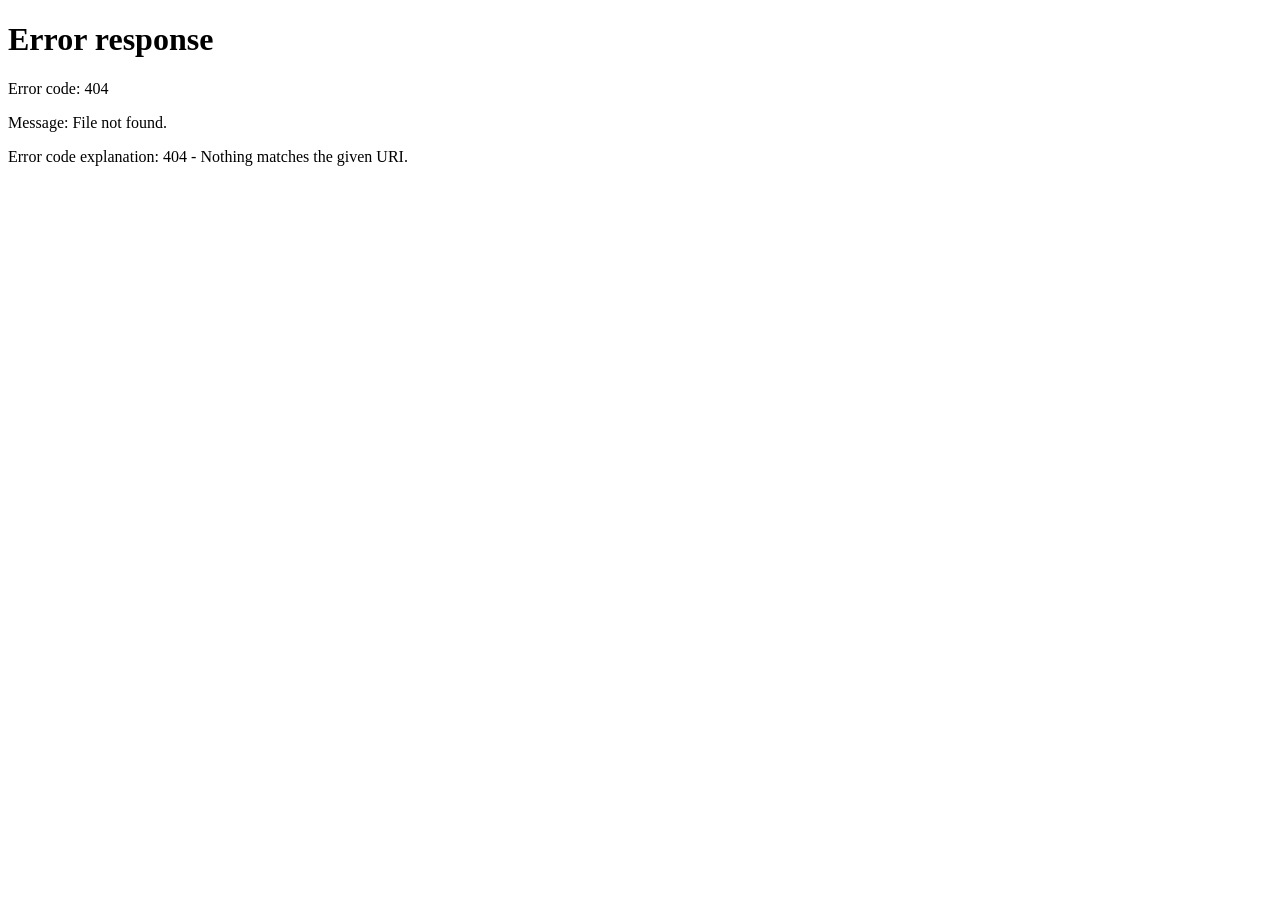
==== admin/index.html @ 2876d094 "fix paths fixing paths for all pages" ====
<!DOCTYPE html>
<html lang="ar" dir="rtl">
<head>
    <meta charset="UTF-8">
    <meta name="viewport" content="width=device-width, initial-scale=1.0">
    <meta name="theme-color" content="#F5F6F2">
    <title>لوحة الإدارة | Yazeed English</title>

    <link rel="preconnect" href="https://fonts.googleapis.com">
    <link rel="preconnect" href="https://fonts.gstatic.com" crossorigin>
    <link
        href="https://fonts.googleapis.com/css2?family=Tajawal:wght@400;500;600;700;800;900&display=swap"
        rel="stylesheet"
    >
    <link rel="stylesheet" href="../css/style.css">
</head>
<body>
    
<header class="top">
    <a class="brand" href="/">
        <img
            src="https://file.yazeedenglish.com/logo.png"
            alt="Yazeed English"
            class="brand-logo"
        >
        <span>
            Yazeed English
         <small>Affiliate Management</small>
        </span>
    </a>

    <div class="header-actions">
        <button
            class="theme-toggle"
            id="themeToggle"
            type="button"
            aria-label="تفعيل الوضع الداكن"
            title="تغيير المظهر"
        >
            <span id="themeIcon" aria-hidden="true">🌙</span>
        </button>

        <button class="btn secondary" type="button" data-logout>
            تسجيل الخروج
        </button>
    </div>
</header>

    <main class="wide">
        <p class="eyebrow">الإدارة</p>
        <h1>إدارة برنامج الشركاء</h1>
        <p class="muted">إدارة الطلبات والمبيعات والعمولات وطلبات السحب من مكان واحد</p>

        <nav class="tabs" aria-label="أقسام لوحة الإدارة">
            <button class="tab active" type="button" data-tab="applications">
                طلبات الانضمام
            </button>
            <button class="tab" type="button" data-tab="sales">
                إضافة بيع
            </button>
            <button class="tab" type="button" data-tab="withdrawals">
                طلبات السحب
            </button>
            <button class="tab" type="button" data-tab="affiliates">
                الشركاء
            </button>
        </nav>

        <section class="card tab-panel" id="applications">
            <h2>طلبات الانضمام</h2>
            <p class="muted">راجع بيانات المتقدم ثم وافق على الطلب أو ارفضه، أو أضف شريكًا مباشرة.</p>
            <div class="panel-toolbar">
                <button class="btn" id="addAffiliate" type="button">+ إضافة شريك يدويًا</button>
            </div>
            <div id="applicationsList" class="stack"></div>
        </section>

        <section class="card tab-panel hidden" id="sales">
            <h2>إضافة عملية بيع</h2>
            <p class="muted">
                أدخل بيانات الطلب من سلة. تُحسب العمولة من السعر الأصلي،
                وتبقى مخفية عن الشريك لمدة 14 يومًا من وقت إدخال البيع.
            </p>

            <form id="saleForm" class="form-grid">
                <label>
                    الشريك
                    <select name="affiliate" id="affiliateSelect" required></select>
                </label>

                <label>
                    المنتج
                    <select name="product" id="productSelect" required>
                        <option value="step">دورة STEP</option>
                        <option value="english">برنامج الإنجليزي</option>
                        <option value="trab6">دورة ترابط 6</option>
                        <option value="writing">دورة الكتابة</option>
                    </select>
                </label>

                <label>
                    رقم طلب سلة
                    <input name="order" type="text" required maxlength="100">
                </label>

                <label>
                    تاريخ الطلب
                    <input name="date" type="date" required>
                </label>

                <label>
                    السعر الأصلي (ر.س)
                    <input
                        name="price"
                        type="number"
                        min="0.01"
                        step="0.01"
                        value="149"
                        required
                    >
                </label>

                <p class="preview" id="preview" aria-live="polite">
                    العمولة التقديرية: 29.80 ر.س
                </p>

                <button class="btn" type="submit">إضافة البيع</button>
            </form>

            <div class="section-divider"></div>
            <h3>سجل المبيعات</h3>
            <div id="salesList" class="stack"></div>
        </section>

        <section class="card tab-panel hidden" id="withdrawals">
            <h2>طلبات السحب</h2>
            <p class="muted">وافق على الطلب بعد المراجعة، ثم سجّل التحويل بعد إتمامه يدويًا.</p>
            <div id="withdrawalsList" class="stack"></div>
        </section>

        <section class="card tab-panel hidden" id="affiliates">
            <h2>الشركاء</h2>
            <p class="muted">راجع الشركاء المسجلين وعدّل نسبة العمولة عند الحاجة.</p>
            <div id="affiliatesList" class="stack"></div>
        </section>

        <p class="warning">
            نسخة تجريبية فقط. البيانات محفوظة في المتصفح وليست قاعدة بيانات آمنة أو مشتركة.
        </p>
    </main>

    <script src="../js/app.js"></script>
    <footer class="site-footer">
        <nav class="footer-links" aria-label="روابط أساسية">
            <a href="https://wa.me/966552087385" target="_blank" rel="noopener noreferrer">
    دعم الشركاء
</a>
            <a href="/faq/">الأسئلة الشائعة</a>
            <a href="/policy/">سياسة البرنامج</a>
        </nav>

        <p class="footer-copyright">
            جميع الحقوق محفوظة © Yazeed English
        </p>
    </footer>
</body>
</html>
---- css/style.css ----
/* =========================================================
   YAZEED ENGLISH — AFFILIATE PROGRAM
   Shared visual system: Tajawal, calm paper background,
   deep teal text, Yazeed blue, subtle borders and shadows.
========================================================= */

:root {
    --paper: #F5F6F2;
    --card: #FFFFFF;
    --ink: #00273a;
    --ink-soft: #5B645F;
    --indigo: #00689b;
    --indigo-hover: #005780;
    --line: #DCDFD6;
    --muted: #6b7280;
    --soft-blue: #eef6fa;
    --soft-blue-strong: #e5f1f7;
    --danger: #b42318;
    --danger-light: #fff1f0;
    --success: #13795b;
    --success-light: #eaf7f0;
    --warning: #86601f;
    --warning-light: #fff7e8;
    --shadow-sm: 0 6px 20px rgba(0, 39, 58, 0.035);
    --shadow-md: 0 15px 45px rgba(0, 39, 58, 0.08);
    --radius-sm: 10px;
    --radius-md: 14px;
    --radius-lg: 20px;
}

/* Dark Theme Colors */
html.dark-mode {
    color-scheme: dark;

    --paper: #15181C;
    --card: #1E2227;
    --ink: #E8EAE4;
    --ink-soft: #A8B0B5;
    --indigo: #0088C7;
    --indigo-hover: #0099DE;
    --line: #343A40;
    --muted: #A0A8AF;
    --soft-blue: #202D35;
    --soft-blue-strong: #263944;
    --danger-light: #3A2424;
    --success-light: #19352B;
    --warning-light: #382F20;

    --shadow-sm: 0 6px 20px rgba(0, 0, 0, 0.16);
    --shadow-md: 0 15px 45px rgba(0, 0, 0, 0.25);
}

html.dark-mode body {
    background: var(--paper);
    color: var(--ink);
}

html.dark-mode .top,
html.dark-mode .card,
html.dark-mode input,
html.dark-mode textarea,
html.dark-mode select,
html.dark-mode .item,
html.dark-mode .check-option,
html.dark-mode .tabs {
    background: var(--card);
    color: var(--ink);
    border-color: var(--line);
}

html.dark-mode h1,
html.dark-mode h2,
html.dark-mode h3,
html.dark-mode label,
html.dark-mode .brand,
html.dark-mode .item strong {
    color: var(--ink);
}

html.dark-mode .muted,
html.dark-mode .field-hint,
html.dark-mode .brand small,
html.dark-mode .footer-links a,
html.dark-mode .footer-copyright {
    color: var(--ink-soft);
}

html.dark-mode .form-grid,
html.dark-mode .agreement-option,
html.dark-mode .platform-field {
    background: var(--card);
    border-color: var(--line);
}

html.dark-mode .promo-code-card {
    background: var(--card);
    color: var(--ink);
    border-color: var(--line);
}

html.dark-mode .promo-code-label,
html.dark-mode .promo-code-actions strong {
    color: var(--ink);
}

html.dark-mode .promo-code-description {
    color: var(--ink-soft);
}

html.dark-mode .btn.secondary {
    background: var(--card);
    color: var(--ink);
    border-color: var(--line);
}

html.dark-mode .tabs {
    background: #191D22;
}

html.dark-mode .tab.active {
    background: var(--card);
    border-color: var(--line);
}

html.dark-mode .support-dialog {
    background: var(--card);
    border-color: var(--line);
}

html.dark-mode .support-close {
    background: #292F35;
    color: var(--ink);
}

html.dark-mode .preview {
    background: var(--soft-blue);
    color: var(--indigo);
    border-color: var(--line);
}

* {
    box-sizing: border-box;
}

html {
    min-height: 100%;
    scroll-behavior: smooth;
}

body {
    min-height: 100vh;
    margin: 0;
    background: var(--paper);
    color: var(--ink);
    font-family: "Tajawal", "Segoe UI", Tahoma, Arial, sans-serif;
    font-size: 15px;
    line-height: 1.7;
    -webkit-font-smoothing: antialiased;
}

body,
button,
input,
select,
textarea {
    font-family: "Tajawal", "Segoe UI", Tahoma, Arial, sans-serif;
}

button,
input,
select,
textarea {
    font-size: inherit;
}

button {
    cursor: pointer;
}

button:disabled {
    cursor: not-allowed;
    opacity: 0.6;
}

a {
    color: inherit;
    text-decoration: none;
}

h1,
h2,
h3,
p {
    overflow-wrap: anywhere;
}

h1,
h2,
h3 {
    color: var(--ink);
    line-height: 1.35;
}

h1 {
    margin: 0 0 8px;
    font-size: clamp(25px, 4vw, 34px);
    font-weight: 900;
    letter-spacing: -0.4px;
}

h2 {
    margin: 0 0 14px;
    font-size: 21px;
    font-weight: 900;
}

p {
    margin-top: 0;
}

/* =========================================================
   HEADER & BRAND
========================================================= */

.top {
    min-height: 76px;
    padding: 15px clamp(16px, 4vw, 48px);
    display: flex;
    align-items: center;
    justify-content: space-between;
    gap: 18px;
    background: var(--card);
    border-bottom: 1px solid var(--line);
}

.brand {
    display: inline-flex;
    align-items: center;
    gap: 11px;
    color: var(--ink);
    font-size: 16px;
    font-weight: 900;
    line-height: 1.25;
}

.brand small {
    display: block;
    margin-top: 4px;
    color: var(--muted);
    font-size: 11px;
    font-weight: 600;
}

.logo {
    width: 58px;
    height: 58px;
    display: grid;
    place-items: center;
    flex: 0 0 auto;
    border: 1px solid rgba(0, 104, 155, 0.08);
    border-radius: 17px;
    background: var(--soft-blue);
    color: var(--indigo);
    font-size: 27px;
    font-weight: 900;
}

.logo.small {
    width: 40px;
    height: 40px;
    border-radius: 12px;
    font-size: 20px;
}

/* =========================================================
   PAGE LAYOUTS
========================================================= */

.center {
    width: min(100% - 32px, 440px);
    margin: clamp(48px, 12vh, 110px) auto;
    padding: 38px 30px;
    text-align: center;
}

.center .logo {
    margin: 0 auto 18px;
}

.center h1 {
    margin-bottom: 10px;
}

.center .btn {
    width: 100%;
    margin: 15px 0 8px;
}

.layout {
    width: min(1000px, calc(100% - 40px));
    margin: 58px auto;
    display: grid;
    grid-template-columns: minmax(0, 1fr) minmax(340px, 0.82fr);
    align-items: center;
    gap: clamp(30px, 6vw, 76px);
}

.intro h1 {
    max-width: 540px;
    margin: 0 0 16px;
    font-size: clamp(38px, 5vw, 58px);
    line-height: 1.18;
}

.intro h1 span {
    color: var(--indigo);
}

.intro p:last-child {
    max-width: 420px;
    margin-bottom: 0;
    color: var(--ink-soft);
    font-size: 17px;
}

.narrow {
    width: min(620px, calc(100% - 32px));
    margin: 42px auto 60px;
}

.wide {
    width: min(1100px, calc(100% - 32px));
    margin: 32px auto 60px;
}

.wide > .eyebrow {
    margin-bottom: 5px;
}

.wide > .muted {
    margin-bottom: 24px;
}

/* =========================================================
   CARDS & TEXT
========================================================= */

.card {
    min-width: 0;
    padding: 27px;
    background: var(--card);
    border: 1px solid var(--line);
    border-radius: var(--radius-lg);
    box-shadow: var(--shadow-sm);
}

.card h2 {
    margin-top: 0;
}

.layout .card h2 {
    margin: 8px 0 6px;
}

.muted {
    color: var(--muted);
}

.eyebrow {
    margin: 0 0 8px;
    color: var(--indigo);
    font-size: 12px;
    font-weight: 900;
    letter-spacing: 0.6px;
}

.tiny {
    font-size: 11px;
}

/* =========================================================
   LINKS & BUTTONS
========================================================= */

.link {
    color: var(--indigo);
    font-size: 13px;
    font-weight: 800;
    transition: color 0.2s ease;
}

.link:hover {
    color: var(--indigo-hover);
    text-decoration: underline;
    text-underline-offset: 3px;
}

.btn {
    min-height: 44px;
    padding: 11px 18px;
    display: inline-flex;
    align-items: center;
    justify-content: center;
    gap: 8px;
    border: 1px solid transparent;
    border-radius: var(--radius-sm);
    background: var(--indigo);
    color: #fff;
    font-size: 14px;
    font-weight: 800;
    line-height: 1.3;
    text-align: center;
    transition: background 0.2s ease, border-color 0.2s ease, transform 0.2s ease, box-shadow 0.2s ease;
}

.btn:hover {
    background: var(--indigo-hover);
    box-shadow: 0 5px 14px rgba(0, 104, 155, 0.14);
    transform: translateY(-1px);
}

.btn:active {
    transform: translateY(0);
}

.btn.secondary {
    border-color: var(--line);
    background: var(--card);
    color: var(--ink);
}

.btn.secondary:hover {
    border-color: var(--indigo);
    background: var(--soft-blue);
    color: var(--indigo);
    box-shadow: none;
}

.btn.green {
    border-color: #cce8da;
    background: var(--success-light);
    color: var(--success);
}

.btn.green:hover {
    background: #d9f0e4;
    box-shadow: none;
}

.btn.red {
    border-color: #f0c9c5;
    background: var(--danger-light);
    color: var(--danger);
}

.btn.red:hover {
    background: #ffe4e1;
    box-shadow: none;
}

/* =========================================================
   FORMS
========================================================= */

form {
    display: grid;
    gap: 16px;
}

label {
    min-width: 0;
    display: grid;
    gap: 7px;
    color: var(--ink);
    font-size: 14px;
    font-weight: 800;
}

input,
textarea,
select {
    width: 100%;
    min-width: 0;
    min-height: 48px;
    padding: 11px 13px;
    border: 1px solid var(--line);
    border-radius: var(--radius-sm);
    outline: none;
    background: var(--card);
    color: var(--ink);
    font-size: 15px;
    transition: border-color 0.2s ease, box-shadow 0.2s ease, background 0.2s ease;
}

textarea {
    min-height: 110px;
    resize: vertical;
}

input::placeholder,
textarea::placeholder {
    color: #929b9b;
}

input:focus,
textarea:focus,
select:focus {
    border-color: var(--indigo);
    box-shadow: 0 0 0 3px rgba(0, 104, 155, 0.10);
}

input[type="date"] {
    direction: ltr;
    text-align: right;
}

input[type="number"] {
    direction: ltr;
    text-align: right;
}

form > .btn {
    width: 100%;
}

.message {
    min-height: 22px;
    margin: 12px 0 0;
    color: var(--success);
    font-size: 13px;
    font-weight: 800;
}

.message:empty {
    display: none;
}

/* =========================================================
   DASHBOARD STATS
========================================================= */

.stats {
    display: grid;
    grid-template-columns: repeat(4, minmax(0, 1fr));
    gap: 14px;
    margin: 24px 0;
}

.stats .card {
    padding: 20px;
    border-radius: var(--radius-md);
}

.stats p {
    margin: 0;
    color: var(--muted);
    font-size: 13px;
    font-weight: 700;
}

.stats strong {
    display: block;
    margin-top: 8px;
    color: var(--ink);
    font-size: clamp(21px, 2.5vw, 28px);
    font-weight: 900;
    line-height: 1.35;
    overflow-wrap: anywhere;
}

.dark {
    background: var(--indigo);
    color: #fff;
}

.dark:hover {
    background: var(--indigo-hover);
    box-shadow: 0 5px 14px rgba(0, 104, 155, 0.14);
}

.dark h1,
.dark h2,
.dark h3,
.dark strong {
    color: #fff;
}

.dark p {
    color: #d1dce0;
}

/* =========================================================
   ADMIN TABS & PANELS
========================================================= */

.tabs {
    display: flex;
    gap: 7px;
    margin: 24px 0 14px;
    padding: 6px;
    overflow-x: auto;
    border: 1px solid var(--line);
    border-radius: 13px;
    background: #eef1ed;
    scrollbar-width: thin;
}

.tab {
    min-height: 42px;
    flex: 0 0 auto;
    padding: 10px 16px;
    border: 1px solid transparent;
    border-radius: 9px;
    background: transparent;
    color: var(--muted);
    font-size: 13px;
    font-weight: 800;
    white-space: nowrap;
    transition: background 0.2s ease, color 0.2s ease, border-color 0.2s ease;
}

.tab:hover {
    color: var(--indigo);
}

.tab.active {
    border-color: var(--line);
    background: var(--card);
    color: var(--indigo);
    box-shadow: 0 2px 7px rgba(0, 39, 58, 0.04);
}

.tab-panel {
    margin-bottom: 16px;
}

.tab-panel h2 {
    margin-bottom: 18px;
}

.hidden {
    display: none !important;
}

/* =========================================================
   APPLICATION / SALE / WITHDRAWAL ITEMS
========================================================= */

.stack {
    display: grid;
    gap: 11px;
}

.item {
    min-width: 0;
    display: flex;
    align-items: center;
    justify-content: space-between;
    gap: 16px;
    padding: 15px;
    border: 1px solid var(--line);
    border-radius: 12px;
    background: var(--card);
    transition: border-color 0.2s ease, background 0.2s ease;
}

.item:hover {
    border-color: #c5d7de;
    background: #fdfefd;
}

.item-content {
    min-width: 0;
    flex: 1 1 auto;
}

.item strong {
    display: block;
    color: var(--ink);
    font-size: 14px;
    font-weight: 900;
    overflow-wrap: anywhere;
}

.item small {
    display: block;
    margin-top: 3px;
    color: var(--muted);
    font-size: 12px;
    overflow-wrap: anywhere;
}

.actions {
    display: flex;
    flex: 0 0 auto;
    align-items: center;
    gap: 7px;
    flex-wrap: wrap;
}

.actions .btn {
    min-height: 36px;
    padding: 8px 12px;
    font-size: 12px;
}

.empty {
    padding: 30px 18px;
    border: 1px dashed var(--line);
    border-radius: 12px;
    color: var(--muted);
    font-size: 14px;
    text-align: center;
}

/* =========================================================
   SALE FORM & PREVIEW
========================================================= */

.section-divider {
    height: 1px;
    margin: 26px 0;
    background: var(--line);
}

.tab-panel h3 {
    margin: 0 0 14px;
    font-size: 17px;
    font-weight: 900;
}

.withdrawal-panel #requestWithdrawal {
    width: 100%;
    margin-top: 18px;
}

.withdrawal-panel .tiny {
    margin: 10px 0 0;
}

.form-grid {
    display: grid;
    grid-template-columns: repeat(2, minmax(0, 1fr));
    gap: 16px;
    margin-bottom: 22px;
    padding: 20px;
    border: 1px solid var(--line);
    border-radius: var(--radius-md);
    background: #fafbf9;
}

.form-grid label {
    align-content: start;
}

.preview {
    align-self: end;
    margin: 0;
    padding: 12px 14px;
    border: 1px solid #d5e7ef;
    border-radius: 10px;
    background: var(--soft-blue);
    color: var(--indigo);
    font-size: 14px;
    font-weight: 800;
}

.form-grid .btn {
    align-self: end;
}

/* =========================================================
   NOTICES
========================================================= */

.warning {
    margin-top: 20px;
    padding: 14px 16px;
    border: 1px solid #ead9b7;
    border-radius: 12px;
    background: var(--warning-light);
    color: var(--warning);
    font-size: 13px;
}

/* =========================================================
   ACCESSIBILITY & SMALL INTERACTIONS
========================================================= */

:focus-visible {
    outline: 3px solid rgba(0, 104, 155, 0.32);
    outline-offset: 2px;
}

::selection {
    background: #d7ebf5;
    color: var(--ink);
}

/* =========================================================
   RESPONSIVE
========================================================= */

@media (max-width: 850px) {
    .layout {
        grid-template-columns: minmax(0, 1fr) minmax(300px, 0.9fr);
        gap: 28px;
    }

    .stats {
        grid-template-columns: repeat(2, minmax(0, 1fr));
    }
}

@media (max-width: 700px) {
    .top {
        min-height: 68px;
        padding: 12px 16px;
    }

    .brand {
        gap: 8px;
        font-size: 14px;
    }

    .layout {
        width: min(100% - 28px, 480px);
        grid-template-columns: 1fr;
        gap: 24px;
        margin: 30px auto;
    }

    .intro h1 {
        font-size: clamp(36px, 10vw, 44px);
    }

    .intro p:last-child {
        font-size: 15px;
    }

    .card {
        padding: 22px 18px;
        border-radius: 16px;
    }

    .center {
        margin: 44px auto;
        padding: 30px 22px;
    }

    .narrow,
    .wide {
        width: calc(100% - 24px);
        margin-top: 22px;
    }

    .wide {
        margin-bottom: 40px;
    }

    .form-grid {
        grid-template-columns: 1fr;
        padding: 15px;
    }

    .tabs {
        margin-top: 18px;
    }

    .tab {
        padding-inline: 13px;
    }

    .item {
        align-items: stretch;
        flex-direction: column;
        gap: 12px;
    }

    .actions {
        width: 100%;
    }

    .actions .btn {
        flex: 1 1 auto;
    }
}

@media (max-width: 420px) {
    .stats {
        gap: 10px;
    }

    .stats .card {
        padding: 15px;
    }

    .stats p {
        font-size: 12px;
    }

    .stats strong {
        font-size: 22px;
    }

    .brand small {
        font-size: 10px;
    }

    .logo.small {
        width: 36px;
        height: 36px;
        border-radius: 11px;
    }
}

@media (prefers-reduced-motion: reduce) {
    *,
    *::before,
    *::after {
        scroll-behavior: auto !important;
        transition-duration: 0.01ms !important;
        animation-duration: 0.01ms !important;
        animation-iteration-count: 1 !important;
    }
}


/* =========================================================
   AFFILIATE APPLICATION CHOICES, PROMO CODE & SUPPORT POPUP
========================================================= */
.choice-group {
    min-width: 0;
    margin: 0;
    padding: 16px;
    border: 1px solid var(--line);
    border-radius: 14px;
}

.choice-group legend {
    padding: 0 7px;
    color: var(--ink);
    font-size: 14px;
    font-weight: 900;
}

.required-mark { color: var(--danger); }
.field-hint { color: var(--muted); font-size: 12px; font-weight: 500; }
.check-grid { display: grid; grid-template-columns: repeat(2, minmax(0, 1fr)); gap: 9px; }
.check-list { display: grid; gap: 9px; }
.check-option {
    min-width: 0;
    display: flex;
    align-items: center;
    gap: 9px;
    padding: 10px 12px;
    border: 1px solid var(--line);
    border-radius: 10px;
    background: var(--card);
    font-size: 13px;
    font-weight: 700;
}
.check-option input,
.agreement-option input {
    width: 17px;
    min-width: 17px;
    height: 17px;
    min-height: 17px;
    margin: 0;
    accent-color: var(--indigo);
}
.platform-details { display: grid; gap: 12px; margin-top: 14px; }
.platform-field { padding: 12px; border-radius: 10px; background: var(--soft-blue); }
.agreement-option {
    display: flex;
    align-items: flex-start;
    gap: 10px;
    padding: 14px;
    border: 1px solid var(--line);
    border-radius: 12px;
    background: var(--paper);
    line-height: 1.7;
}
.agreement-option input { margin-top: 5px; }

.promo-code-card {
    display: flex;
    align-items: center;
    justify-content: space-between;
    gap: 20px;
    margin: 22px 0;
    padding: 22px 24px;
    border: 1px solid #e4e7eb;
    border-radius: 18px;
    background: #fff;
    color: #101820;
    box-shadow: 0 10px 28px rgba(0, 39, 58, 0.045);
}
.promo-code-label { margin: 0 0 3px; color: #101820; font-size: 17px; font-weight: 900; }
.promo-code-description { margin: 0; color: #626b73; font-size: 13px; }
.promo-code-actions { display: flex; align-items: center; gap: 12px; }
.promo-code-actions strong {
    min-width: 110px;
    padding: 10px 14px;
    border: 1px dashed #b7c0c7;
    border-radius: 10px;
    color: #101820;
    font-size: 20px;
    font-weight: 900;
    text-align: center;
    letter-spacing: 1px;
}
.panel-toolbar { display: flex; justify-content: flex-start; margin: 0 0 16px; }
.site-footer { padding: 22px 16px 30px; text-align: center; }
.support-link { padding: 7px 12px; border: 0; background: transparent; color: var(--indigo); font: inherit; font-size: 13px; font-weight: 900; cursor: pointer; }
.support-link:hover { text-decoration: underline; text-underline-offset: 4px; }
.support-modal { position: fixed; z-index: 1000; inset: 0; display: grid; place-items: center; padding: 18px; }
.support-backdrop { position: absolute; inset: 0; background: rgba(0, 18, 28, 0.55); backdrop-filter: blur(4px); }
.support-dialog { position: relative; z-index: 1; width: min(100%, 420px); padding: 30px; border: 1px solid var(--line); border-radius: 20px; background: var(--card); box-shadow: 0 24px 80px rgba(0,0,0,.2); }
.support-dialog h2 { margin: 0 0 8px; }
.support-dialog .muted { margin-bottom: 20px; }
.support-contact { width: 100%; margin-top: 10px; }
.support-close { position: absolute; top: 10px; left: 12px; width: 34px; height: 34px; border: 0; border-radius: 50%; background: var(--paper); color: var(--ink); font-size: 25px; line-height: 1; }
.support-dialog .tiny { margin: 15px 0 0; }

@media (max-width: 600px) {
    .check-grid { grid-template-columns: 1fr; }
    .promo-code-card, .promo-code-actions { align-items: stretch; flex-direction: column; }
    .promo-code-actions { width: 100%; }
    .promo-code-actions strong { width: 100%; }
    .support-dialog { padding: 26px 20px; }
}


.agreement-option a {
    color: var(--indigo);
    font-weight: 700;
    text-decoration: underline;
    text-underline-offset: 2px;
    transition: opacity 0.2s ease;
}

.agreement-option a:hover {
    opacity: 0.75;
}


/* Simple Footer */

.site-footer {
    margin-top: 40px;
    padding: 24px 16px 18px;
    border-top: 1px solid var(--line);
    text-align: center;
}

.footer-links {
    display: flex;
    justify-content: center;
    align-items: center;
    flex-wrap: wrap;
    gap: 12px 26px;
    margin-bottom: 18px;
}

.footer-links a {
    color: var(--ink-soft);
    font-size: 13px;
    font-weight: 600;
    text-decoration: none;
    transition: color 0.2s ease;
}

.footer-links a:hover {
    color: var(--indigo);
}

.footer-copyright {
    margin: 0;
    color: var(--ink-soft);
    font-size: 12px;
}

@media (max-width: 480px) {
    .footer-links {
        gap: 14px 18px;
    }
}

.brand-logo {
    width: 42px;
    height: 42px;
    object-fit: contain;
    flex-shrink: 0;
}

/* Dark Mode Toggle — Top Left */
.theme-toggle {
    position: fixed;
    top: 18px;
    left: 18px;
    z-index: 2000;

    width: 44px;
    height: 44px;
    display: grid;
    place-items: center;

    padding: 0;
    border: 1px solid var(--line);
    border-radius: 14px;
    background: var(--card);
    color: var(--ink);

    font-size: 20px;
    cursor: pointer;
    box-shadow: var(--shadow-sm);

    transition:
        background 0.2s ease,
        border-color 0.2s ease,
        transform 0.2s ease;
}

.theme-toggle:hover {
    border-color: var(--indigo);
    transform: translateY(-2px);
}

.theme-toggle:active {
    transform: scale(0.96);
}

@media (max-width: 480px) {
    .theme-toggle {
        top: 12px;
        left: 12px;
        width: 40px;
        height: 40px;
        border-radius: 12px;
    }
}

/* Header actions */
.header-actions {
    display: flex;
    flex-direction: row-reverse;
    align-items: center;
    gap: 10px;
    flex-shrink: 0;
}

.header-actions .theme-toggle {
    position: static;
    flex-shrink: 0;
}

/* Mobile */
@media (max-width: 480px) {
    .header-actions {
        gap: 6px;
    }
}
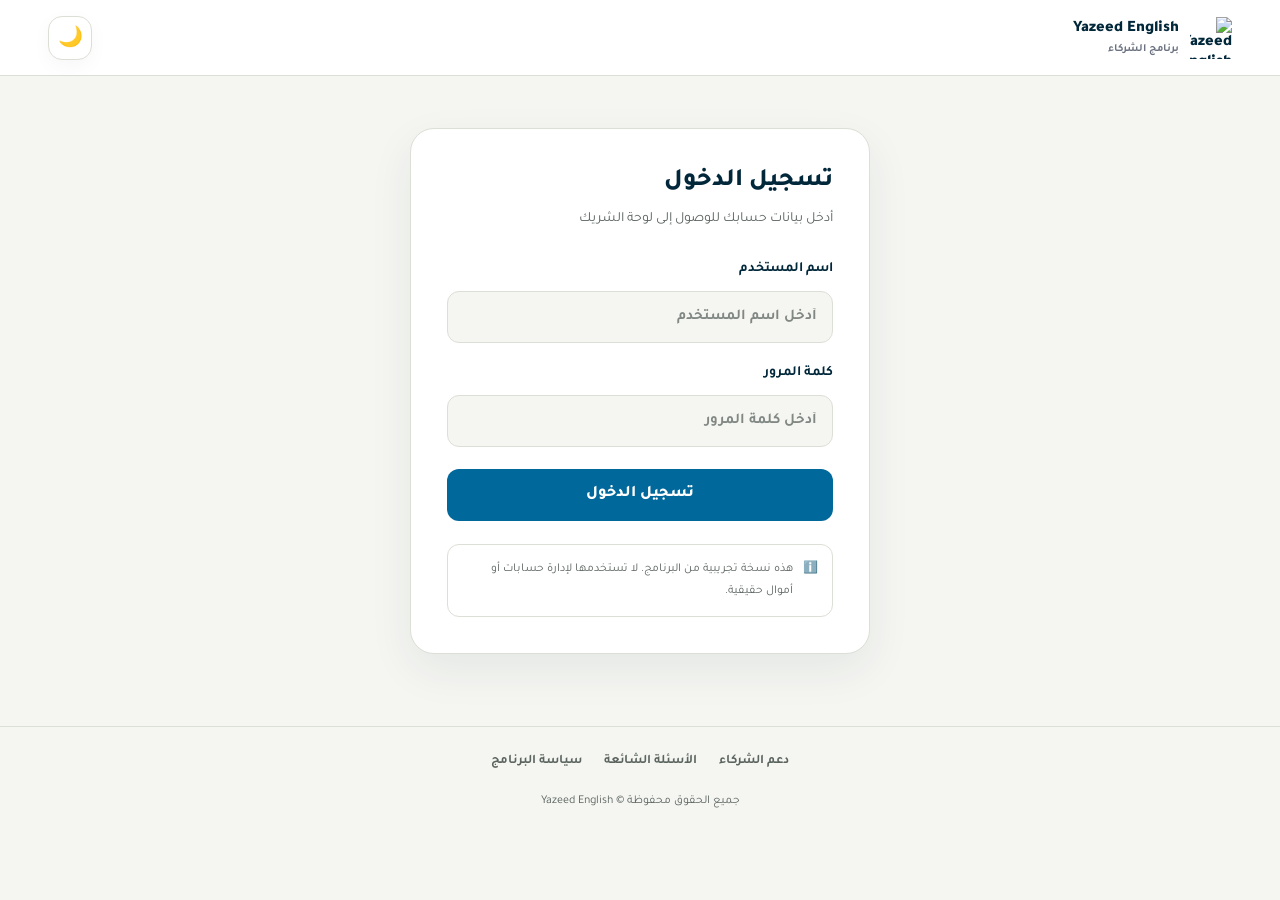
==== commit ff334fcb: "gfdgsf" ====
--- a/admin/index.html
+++ b/admin/index.html
@@ -48,15 +48,15 @@
 
     <main class="wide">
         <p class="eyebrow">الإدارة</p>
-        <h1>إدارة برنامج الشركاء</h1>
-        <p class="muted">إدارة الطلبات والمبيعات والعمولات وطلبات السحب من مكان واحد</p>
+        <h1>إدارة الشركاء</h1>
+        <p class="muted">إدارة الطلبات والمبيعات والعمولات من مكان واحد</p>
 
         <nav class="tabs" aria-label="أقسام لوحة الإدارة">
             <button class="tab active" type="button" data-tab="applications">
                 طلبات الانضمام
             </button>
             <button class="tab" type="button" data-tab="sales">
-                إضافة بيع
+                إضافة طلب
             </button>
             <button class="tab" type="button" data-tab="withdrawals">
                 طلبات السحب
@@ -67,8 +67,8 @@
         </nav>
 
         <section class="card tab-panel" id="applications">
-            <h2>طلبات الانضمام</h2>
-            <p class="muted">راجع بيانات المتقدم ثم وافق على الطلب أو ارفضه، أو أضف شريكًا مباشرة.</p>
+            <h2>اضافة شريك</h2>
+            <p class="muted">قم باضافة شريك يدويًا من خلال تعبئة البيانات</p>
             <div class="panel-toolbar">
                 <button class="btn" id="addAffiliate" type="button">+ إضافة شريك يدويًا</button>
             </div>
@@ -133,14 +133,14 @@
         </section>
 
         <section class="card tab-panel hidden" id="withdrawals">
-            <h2>طلبات السحب</h2>
-            <p class="muted">وافق على الطلب بعد المراجعة، ثم سجّل التحويل بعد إتمامه يدويًا.</p>
+            <h2>سجل الحوالات</h2>
+            <p class="muted">سجل الحوالات المكتملة بنجاح الى الشركاء</p>
             <div id="withdrawalsList" class="stack"></div>
         </section>
 
         <section class="card tab-panel hidden" id="affiliates">
             <h2>الشركاء</h2>
-            <p class="muted">راجع الشركاء المسجلين وعدّل نسبة العمولة عند الحاجة.</p>
+            <p class="muted">راجع الشركاء المسجلين وعدّل نسبة العمولة عند الحاجة</p>
             <div id="affiliatesList" class="stack"></div>
         </section>
 
@@ -155,8 +155,8 @@
             <a href="https://wa.me/966552087385" target="_blank" rel="noopener noreferrer">
     دعم الشركاء
 </a>
-            <a href="/faq/">الأسئلة الشائعة</a>
-            <a href="/policy/">سياسة البرنامج</a>
+            <a href="/faq">الأسئلة الشائعة</a>
+            <a href="/policy">سياسة البرنامج</a>
         </nav>
 
         <p class="footer-copyright">
--- a/css/style.css
+++ b/css/style.css
@@ -1160,4 +1160,273 @@
     .header-actions {
         gap: 6px;
     }
-}+}
+
+/* مسافة بين بوكس الطلبات وبوكس سجل الحوالات */
+.wide > .withdrawal-panel + .withdrawal-panel {
+    margin-top: 16px;
+}
+
+
+/* ===== Affiliate Orders ===== */
+
+.orders-table {
+    width: 100%;
+}
+
+.orders-table-header,
+.orders-row {
+    display: grid;
+    grid-template-columns: minmax(0, 1.6fr) minmax(100px, 0.8fr) minmax(100px, 0.7fr);
+    align-items: center;
+    gap: 16px;
+}
+
+.orders-table-header {
+    padding: 13px 16px;
+    color: var(--ink-soft);
+    background: var(--paper);
+    border-radius: 10px;
+    font-size: 12px;
+    font-weight: 700;
+}
+
+.orders-table-body {
+    display: flex;
+    flex-direction: column;
+}
+
+.orders-row {
+    padding: 17px 16px;
+    border-bottom: 1px solid var(--line);
+    transition: background 0.2s ease;
+}
+
+.orders-row:last-child {
+    border-bottom: none;
+}
+
+.orders-row:hover {
+    background: var(--paper);
+}
+
+.orders-product,
+.orders-status,
+.orders-commission {
+    min-width: 0;
+}
+
+.orders-product {
+    display: flex;
+    flex-direction: column;
+    gap: 7px;
+}
+
+.orders-product strong {
+    color: var(--ink);
+    font-size: 14px;
+    overflow-wrap: anywhere;
+}
+
+.orders-product small,
+.orders-commission small {
+    color: var(--ink-soft);
+    font-size: 12px;
+    line-height: 1.7;
+}
+
+.orders-commission {
+    display: flex;
+    flex-direction: column;
+    align-items: flex-start;
+    gap: 5px;
+}
+
+.orders-amount {
+    font-size: 14px;
+    direction: rtl;
+    unicode-bidi: plaintext;
+}
+
+.orders-amount.is-positive {
+    color: #16a34a;
+}
+
+.orders-amount.is-negative {
+    color: #dc2626;
+}
+
+.orders-pending-amount {
+    color: var(--ink-soft);
+}
+
+.orders-status-badge {
+    display: inline-flex;
+    align-items: center;
+    justify-content: center;
+    padding: 6px 10px;
+    border-radius: 7px;
+    font-size: 11px;
+    font-weight: 700;
+    white-space: nowrap;
+}
+
+.orders-status-badge.is-available {
+    color: #15803d;
+    background: #dcfce7;
+}
+
+.orders-status-badge.is-pending {
+    color: #a16207;
+    background: #fef3c7;
+}
+
+.orders-status-badge.is-refunded {
+    color: #b91c1c;
+    background: #fee2e2;
+}
+
+.orders-footer {
+    display: flex;
+    align-items: center;
+    justify-content: space-between;
+    flex-wrap: wrap;
+    gap: 16px;
+    margin-top: 20px;
+    padding-top: 17px;
+    border-top: 1px solid var(--line);
+}
+
+.orders-count {
+    color: var(--ink-soft);
+    font-size: 12px;
+}
+
+.orders-pagination,
+.orders-page-numbers {
+    display: flex;
+    align-items: center;
+    gap: 6px;
+}
+
+.orders-nav-btn,
+.orders-page-btn {
+    min-width: 36px;
+    height: 36px;
+    padding: 0 10px;
+    border: 1px solid var(--line);
+    border-radius: 9px;
+    background: var(--card);
+    color: var(--ink);
+    font: inherit;
+    font-size: 12px;
+    cursor: pointer;
+    transition: background 0.2s ease, color 0.2s ease,
+                border-color 0.2s ease;
+}
+
+.orders-nav-btn:hover:not(:disabled),
+.orders-page-btn:hover:not(.is-active) {
+    border-color: var(--course-button);
+    color: var(--course-button);
+}
+
+.orders-page-btn.is-active {
+    background: var(--course-button);
+    border-color: var(--course-button);
+    color: #fff;
+    font-weight: 700;
+}
+
+.orders-nav-btn:disabled {
+    opacity: 0.4;
+    cursor: not-allowed;
+}
+
+.orders-page-dots {
+    color: var(--ink-soft);
+    padding: 0 2px;
+}
+
+.orders-empty {
+    display: flex;
+    flex-direction: column;
+    align-items: center;
+    justify-content: center;
+    gap: 9px;
+    padding: 35px 16px;
+    text-align: center;
+}
+
+.orders-empty-icon {
+    font-size: 30px;
+}
+
+.orders-empty strong {
+    color: var(--ink);
+    font-size: 14px;
+}
+
+.orders-empty p {
+    margin: 0;
+    color: var(--ink-soft);
+    font-size: 12px;
+}
+
+@media (max-width: 600px) {
+    .orders-table-header {
+        display: none;
+    }
+
+    .orders-row {
+        grid-template-columns: minmax(0, 1fr) auto;
+        gap: 12px;
+        padding: 16px 8px;
+    }
+
+    .orders-product {
+        grid-column: 1;
+        grid-row: 1;
+    }
+
+    .orders-status {
+        grid-column: 2;
+        grid-row: 1;
+        justify-self: end;
+    }
+
+    .orders-commission {
+        grid-column: 1 / -1;
+        grid-row: 2;
+        flex-direction: row;
+        align-items: center;
+        justify-content: space-between;
+        padding-top: 10px;
+        border-top: 1px dashed var(--line);
+    }
+
+    .orders-footer {
+        flex-direction: column;
+        align-items: stretch;
+    }
+
+    .orders-count {
+        text-align: center;
+    }
+
+    .orders-pagination {
+        justify-content: center;
+        flex-wrap: wrap;
+    }
+
+    .orders-page-numbers {
+        gap: 4px;
+    }
+
+    .orders-nav-btn,
+    .orders-page-btn {
+        min-width: 32px;
+        height: 34px;
+        padding: 0 8px;
+    }
+}
